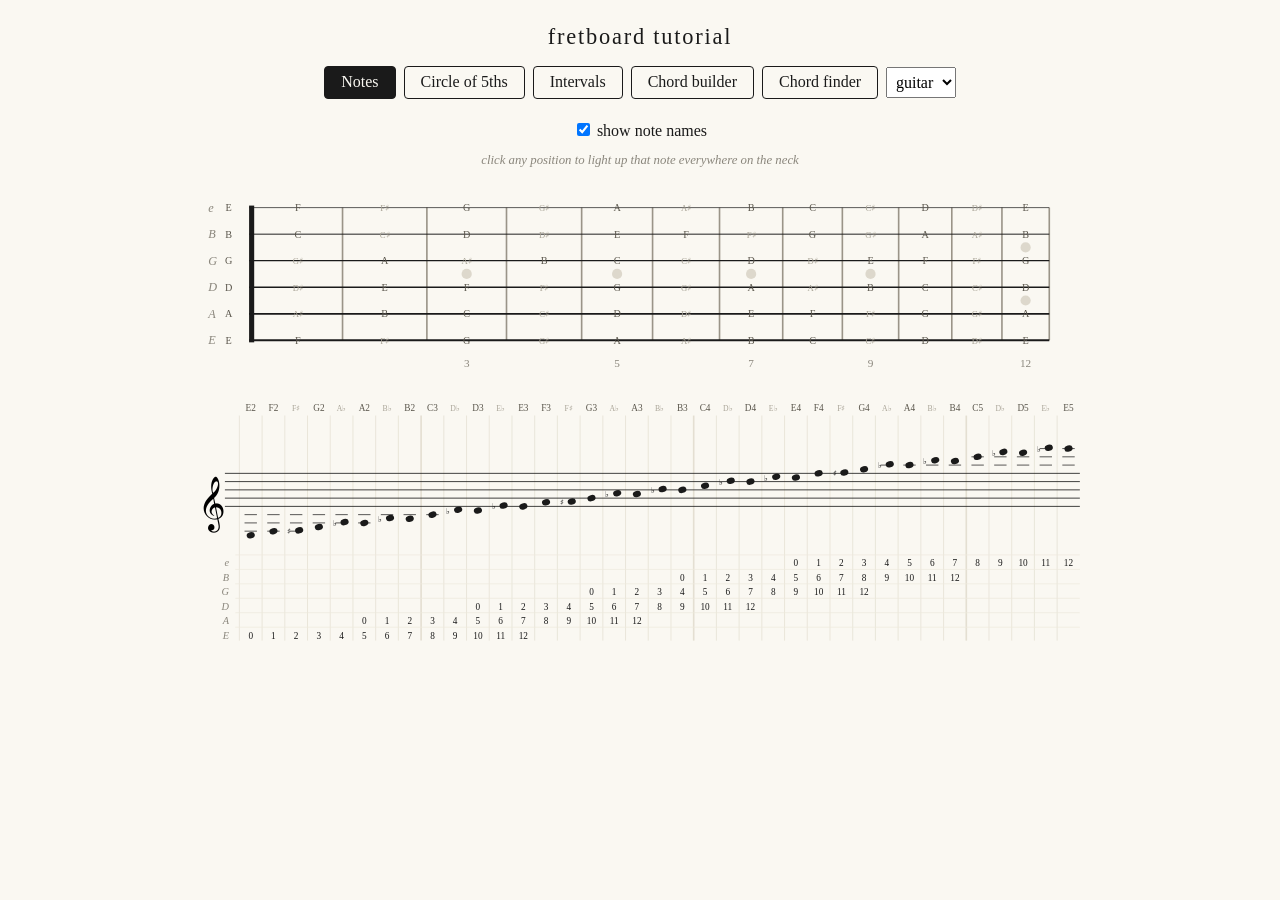
==== index.html @ c4b6c174 "replace built-in tutorial with declarative embed system for authoring lesson pages" ====
<!DOCTYPE html>
<html lang="en">
<head>
<meta charset="utf-8">
<meta name="viewport" content="width=device-width, initial-scale=1">
<title>fretboard tutorial</title>
<link rel="stylesheet" href="style.css">
</head>
<body>
<main>
  <h1>fretboard tutorial</h1>

  <nav id="modes">
    <button data-mode="notes" class="active">Notes</button>
    <button data-mode="circle">Circle of 5ths</button>
    <button data-mode="intervals">Intervals</button>
    <button data-mode="chord">Chord builder</button>
    <button data-mode="finder">Chord finder</button>
    <select id="instrumentsel" aria-label="instrument">
      <option value="guitar" selected>guitar</option>
      <option value="bass">bass</option>
    </select>
  </nav>

  <div id="controls">
    <label class="ctl" id="ctl-notes"><input type="checkbox" id="shownames" checked> show note names</label>
    <span class="ctl" id="ctl-circle" hidden>
      <button id="dirbtn">view in 4ths</button>
      <select id="circleshow">
        <option value="scale" selected>scale</option>
        <option value="arp">tonic arpeggio</option>
      </select>
    </span>
    <span class="ctl" id="ctl-intervals" hidden>
      <select id="degree">
        <option value="2">2nd</option>
        <option value="3" selected>3rd</option>
        <option value="4">4th</option>
        <option value="5">5th</option>
        <option value="6">6th</option>
        <option value="7">7th</option>
        <option value="8">octave</option>
      </select>
      <select id="quality"></select>
      <select id="dir">
        <option value="1" selected>up</option>
        <option value="-1">down</option>
      </select>
    </span>
    <span class="ctl" id="ctl-chord" hidden><button id="clearchord">clear</button></span>
    <span class="ctl" id="ctl-finder" hidden>
      <select id="chordroot"></select>
      <select id="chordtype"></select>
    </span>
  </div>

  <p id="hint"></p>

  <svg id="fretboard" viewBox="0 0 870 200" aria-label="guitar fretboard"></svg>

  <svg id="pitchchart" viewBox="0 0 860 240" aria-label="pitch chart"></svg>

  <div id="circlewrap">
    <svg id="circle" viewBox="0 0 320 320" aria-label="circle of fifths"></svg>
  </div>

  <div id="info"></div>

  <svg id="ruler" viewBox="0 0 360 68" aria-label="degree ruler"></svg>

  <div id="voicings"></div>

  <svg id="staff" viewBox="0 -10 360 260" aria-label="music staff"></svg>
</main>
<script src="core.js"></script>
<script src="app.js"></script>
</body>
</html>
---- style.css ----
:root {
  --ink: #1a1a1a;
  --paper: #faf8f2;
  --accent: #b0413e;
  --muted: #8a867c;
}

* { box-sizing: border-box; }

body {
  margin: 0;
  font-family: Georgia, 'Times New Roman', serif;
  background: var(--paper);
  color: var(--ink);
  display: flex;
  justify-content: center;
}

main {
  width: min(920px, 100vw);
  padding: 1rem;
  text-align: center;
}

h1 {
  font-size: 1.4rem;
  font-weight: normal;
  letter-spacing: 0.08em;
  margin: 0.5rem 0 1rem;
}

#modes {
  display: flex;
  gap: 0.5rem;
  justify-content: center;
  align-items: center;
  flex-wrap: wrap;
  margin-bottom: 0.75rem;
}

#modes a {
  color: var(--accent);
  font-size: 0.9rem;
  margin-left: 0.5rem;
}

button {
  font: inherit;
  padding: 0.4rem 1rem;
  background: var(--paper);
  color: var(--ink);
  border: 1px solid var(--ink);
  border-radius: 4px;
  cursor: pointer;
}

#modes button.active {
  background: var(--ink);
  color: var(--paper);
}

#controls {
  display: flex;
  gap: 0.75rem;
  justify-content: center;
  align-items: center;
  flex-wrap: wrap;
  min-height: 2.4rem;
}

select {
  font: inherit;
  padding: 0.3rem;
}

#hint {
  font-size: 0.8rem;
  color: var(--muted);
  font-style: italic;
  min-height: 1.2em;
  margin: 0.25rem 0 0.5rem;
}

#fretboard {
  width: 100%;
  height: auto;
}

#fretboard .cell, #circle .key { cursor: pointer; }

#circlewrap svg {
  width: min(340px, 90vw);
  height: auto;
  margin: 0.5rem auto;
}

#info {
  font-size: 1.05rem;
  min-height: 2.6em;
  margin: 0.5rem 0;
  line-height: 1.5;
}

.muted { color: var(--muted); font-size: 0.9em; }

#voicings {
  display: flex;
  flex-wrap: wrap;
  gap: 0.4rem;
  justify-content: center;
  margin: 0.5rem 0;
}

#voicings .vlabel {
  flex-basis: 100%;
  font-size: 0.85rem;
  color: var(--muted);
  font-style: italic;
}

#ruler {
  display: block;
  width: min(440px, 95vw);
  height: auto;
  margin: 0.25rem auto;
}

#ruler .cell, #staff .cell, #pitchchart .cell { cursor: pointer; }

#pitchchart {
  display: block;
  width: 100%;
  height: auto;
  margin: 0.75rem 0;
}

#voicings .diagram, .tutorial .diagram {
  width: 86px;
  height: auto;
}

#voicings .diagram {
  cursor: pointer;
  border: 1px solid transparent;
  border-radius: 4px;
}

#voicings .diagram:hover { border-color: var(--muted); }

#voicings .diagram.sel { border-color: var(--accent); }

#staff {
  width: min(420px, 95vw);
  height: auto;
  margin: 0 auto;
}

/* ---------- tutorial page ---------- */

main.tutorial { text-align: left; }
main.tutorial h1, main.tutorial > p.lede { text-align: center; }

.tutorial section {
  margin: 2.5rem 0;
}

.tutorial h2 {
  font-size: 1.15rem;
  font-weight: normal;
  letter-spacing: 0.05em;
  border-bottom: 1px solid #ddd8cc;
  padding-bottom: 0.3rem;
}

.tutorial p { line-height: 1.6; }

.tutorial svg.fb { width: 100%; height: auto; }
.tutorial svg.small { width: min(340px, 90vw); height: auto; display: block; margin: 0.5rem auto; }

.tutorial .try {
  font-size: 0.9rem;
}
.tutorial a { color: var(--accent); }

.tutorial table {
  border-collapse: collapse;
  margin: 0.5rem auto;
  font-size: 0.9rem;
}
.tutorial th, .tutorial td {
  border: 1px solid #ddd8cc;
  padding: 0.3rem 0.7rem;
  text-align: center;
}
.tutorial th { font-weight: normal; font-style: italic; color: var(--muted); }
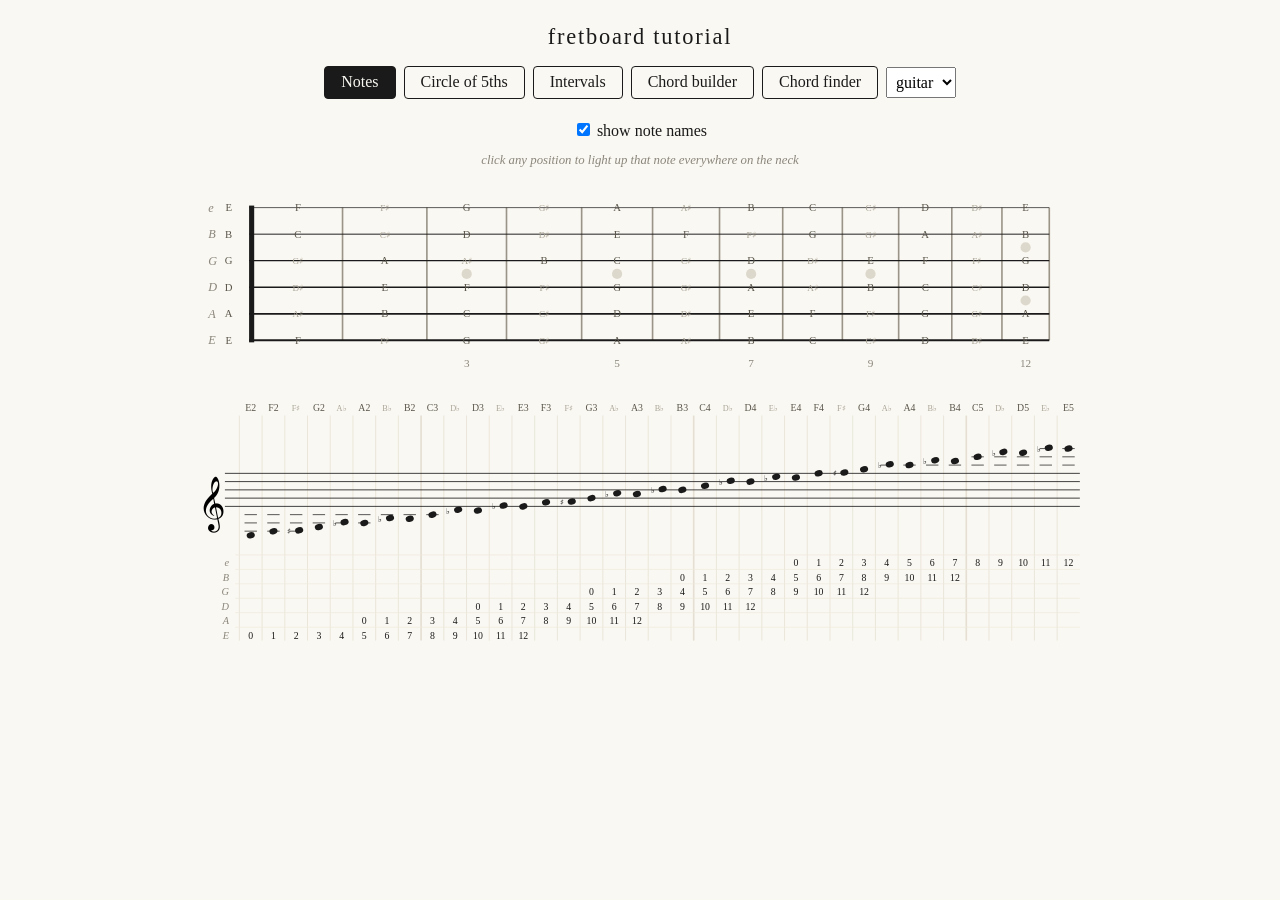
==== commit 0fd0366f: "add closed/spread triad rows, degree labels, center circle toggle, trim labels, readability pass" ====
--- a/index.html
+++ b/index.html
@@ -25,10 +25,13 @@
   <div id="controls">
     <label class="ctl" id="ctl-notes"><input type="checkbox" id="shownames" checked> show note names</label>
     <span class="ctl" id="ctl-circle" hidden>
-      <button id="dirbtn">view in 4ths</button>
       <select id="circleshow">
         <option value="scale" selected>scale</option>
         <option value="arp">tonic arpeggio</option>
+      </select>
+      <select id="circlelabels">
+        <option value="names" selected>note names</option>
+        <option value="degrees">degrees</option>
       </select>
     </span>
     <span class="ctl" id="ctl-intervals" hidden>
--- a/style.css
+++ b/style.css
@@ -86,7 +86,7 @@
   height: auto;
 }
 
-#fretboard .cell, #circle .key { cursor: pointer; }
+#fretboard .cell, #circle .key, #circle .toggle { cursor: pointer; }
 
 #circlewrap svg {
   width: min(340px, 90vw);
@@ -134,8 +134,8 @@
   margin: 0.75rem 0;
 }
 
-#voicings .diagram, .tutorial .diagram {
-  width: 86px;
+#voicings .diagram, .tutorial .diagram, .diagram {
+  width: 98px;
   height: auto;
 }
 
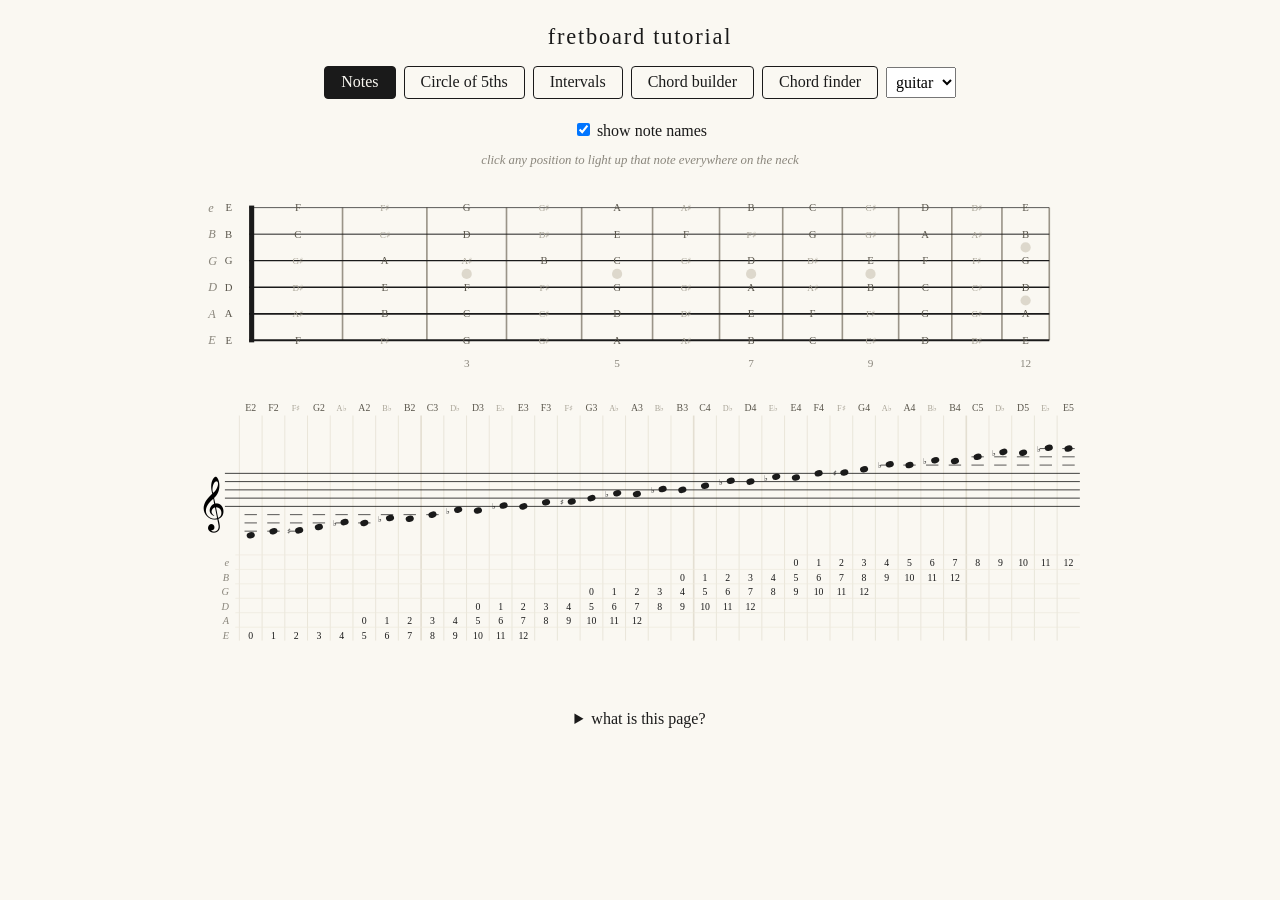
==== commit 953c8182: "remove tutorial and why page" ====
--- a/index.html
+++ b/index.html
@@ -74,6 +74,12 @@
   <div id="voicings"></div>
 
   <svg id="staff" viewBox="0 -10 360 260" aria-label="music staff"></svg>
+  <details>
+  <summary>
+  what is this page?
+  </summary>
+  This page is my brain dump after watching <a href="https://www.absolutelyunderstandguitar.com/">Absolutely Understand Guitar</a>'s free <a href="https://www.youtube.com/@absolutelyunderstandguitar60/courses">youtube guitar course</a><br>
+  </details>
 </main>
 <script src="core.js"></script>
 <script src="app.js"></script>
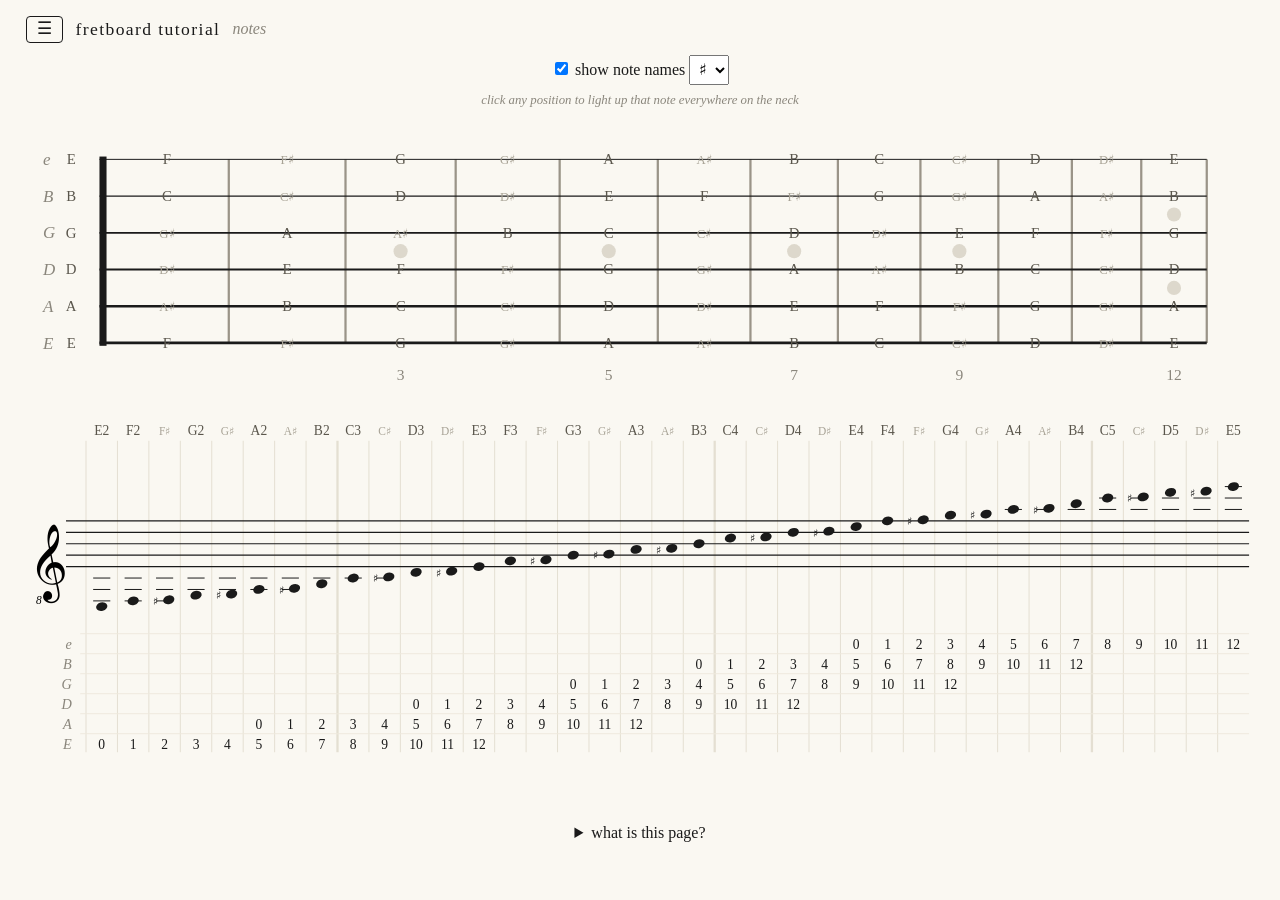
==== commit e170d393: "merge chord builder and finder into one chords screen; sharp/flat toggle, full-width layout, hamburg" ====
--- a/index.html
+++ b/index.html
@@ -8,22 +8,30 @@
 </head>
 <body>
 <main>
-  <h1>fretboard tutorial</h1>
-
-  <nav id="modes">
-    <button data-mode="notes" class="active">Notes</button>
-    <button data-mode="circle">Circle of 5ths</button>
-    <button data-mode="intervals">Intervals</button>
-    <button data-mode="chord">Chord builder</button>
-    <button data-mode="finder">Chord finder</button>
-    <select id="instrumentsel" aria-label="instrument">
-      <option value="guitar" selected>guitar</option>
-      <option value="bass">bass</option>
-    </select>
-  </nav>
+  <div id="topbar">
+    <button id="menubtn" aria-label="menu">☰</button>
+    <span id="titlebar">fretboard tutorial</span>
+    <span id="modelabel"></span>
+    <nav id="modes">
+      <button data-mode="notes" class="active">Notes</button>
+      <button data-mode="circle">Circle of 5ths</button>
+      <button data-mode="intervals">Intervals</button>
+      <button data-mode="chords">Chords</button>
+      <select id="instrumentsel" aria-label="instrument">
+        <option value="guitar" selected>guitar</option>
+        <option value="bass">bass</option>
+      </select>
+    </nav>
+  </div>
 
   <div id="controls">
-    <label class="ctl" id="ctl-notes"><input type="checkbox" id="shownames" checked> show note names</label>
+    <span class="ctl" id="ctl-notes">
+      <label><input type="checkbox" id="shownames" checked> show note names</label>
+      <select id="accpref" aria-label="accidentals">
+        <option value="sharp" selected>♯</option>
+        <option value="flat">♭</option>
+      </select>
+    </span>
     <span class="ctl" id="ctl-circle" hidden>
       <select id="circleshow">
         <option value="scale" selected>scale</option>
@@ -50,10 +58,10 @@
         <option value="-1">down</option>
       </select>
     </span>
-    <span class="ctl" id="ctl-chord" hidden><button id="clearchord">clear</button></span>
-    <span class="ctl" id="ctl-finder" hidden>
+    <span class="ctl" id="ctl-chords" hidden>
       <select id="chordroot"></select>
       <select id="chordtype"></select>
+      <button id="clearchord">clear</button>
     </span>
   </div>
 
--- a/style.css
+++ b/style.css
@@ -17,9 +17,15 @@
 }
 
 main {
-  width: min(920px, 100vw);
-  padding: 1rem;
+  width: 100%;
+  padding: 1rem max(1rem, 2vw);
   text-align: center;
+}
+
+/* prose pages keep a readable measure; the app itself goes full width */
+main.tutorial {
+  max-width: 920px;
+  margin: 0 auto;
 }
 
 h1 {
@@ -29,20 +35,48 @@
   margin: 0.5rem 0 1rem;
 }
 
+#topbar {
+  display: flex;
+  align-items: center;
+  gap: 0.75rem;
+  position: relative;
+  margin-bottom: 0.5rem;
+  text-align: left;
+}
+
+#titlebar {
+  font-size: 1.1rem;
+  letter-spacing: 0.08em;
+}
+
+#modelabel {
+  color: var(--muted);
+  font-style: italic;
+}
+
+#menubtn {
+  padding: 0.25rem 0.65rem;
+  font-size: 1.05rem;
+  line-height: 1;
+}
+
 #modes {
-  display: flex;
-  gap: 0.5rem;
-  justify-content: center;
-  align-items: center;
-  flex-wrap: wrap;
-  margin-bottom: 0.75rem;
-}
-
-#modes a {
-  color: var(--accent);
-  font-size: 0.9rem;
-  margin-left: 0.5rem;
-}
+  display: none;
+  position: absolute;
+  top: calc(100% + 0.4rem);
+  left: 0;
+  z-index: 10;
+  flex-direction: column;
+  align-items: stretch;
+  gap: 0.4rem;
+  padding: 0.6rem;
+  background: var(--paper);
+  border: 1px solid var(--ink);
+  border-radius: 6px;
+  box-shadow: 0 2px 10px rgba(0, 0, 0, 0.12);
+}
+
+#modes.open { display: flex; }
 
 button {
   font: inherit;
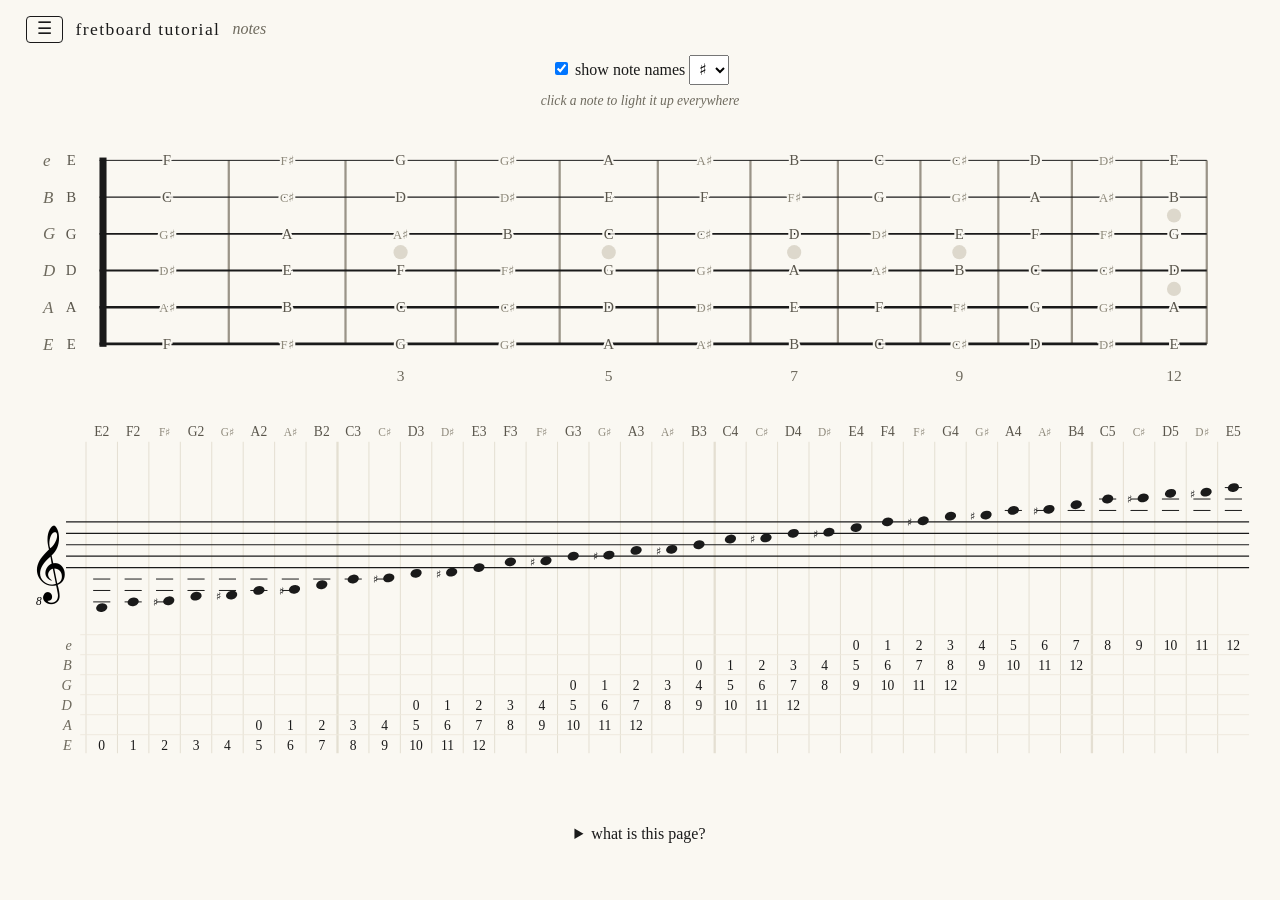
==== commit 495cac37: "add Aguado interval shape models with distance words and octave-colored ring targets; credit Aguado" ====
--- a/index.html
+++ b/index.html
@@ -87,6 +87,7 @@
   what is this page?
   </summary>
   This page is my brain dump after watching <a href="https://www.absolutelyunderstandguitar.com/">Absolutely Understand Guitar</a>'s free <a href="https://www.youtube.com/@absolutelyunderstandguitar60/courses">youtube guitar course</a><br>
+  The pitch chart and the interval shape models follow Dionisio Aguado's <a href="https://en.wikipedia.org/wiki/Dionisio_Aguado">Nuevo Método para Guitarra</a> (1843)<br>
   </details>
 </main>
 <script src="core.js"></script>
--- a/style.css
+++ b/style.css
@@ -2,7 +2,7 @@
   --ink: #1a1a1a;
   --paper: #faf8f2;
   --accent: #b0413e;
-  --muted: #8a867c;
+  --muted: #6e6a5e;
 }
 
 * { box-sizing: border-box; }
@@ -108,7 +108,7 @@
 }
 
 #hint {
-  font-size: 0.8rem;
+  font-size: 0.85rem;
   color: var(--muted);
   font-style: italic;
   min-height: 1.2em;
@@ -159,7 +159,7 @@
   margin: 0.25rem auto;
 }
 
-#ruler .cell, #staff .cell, #pitchchart .cell { cursor: pointer; }
+#ruler .cell, #pitchchart .cell { cursor: pointer; }
 
 #pitchchart {
   display: block;
